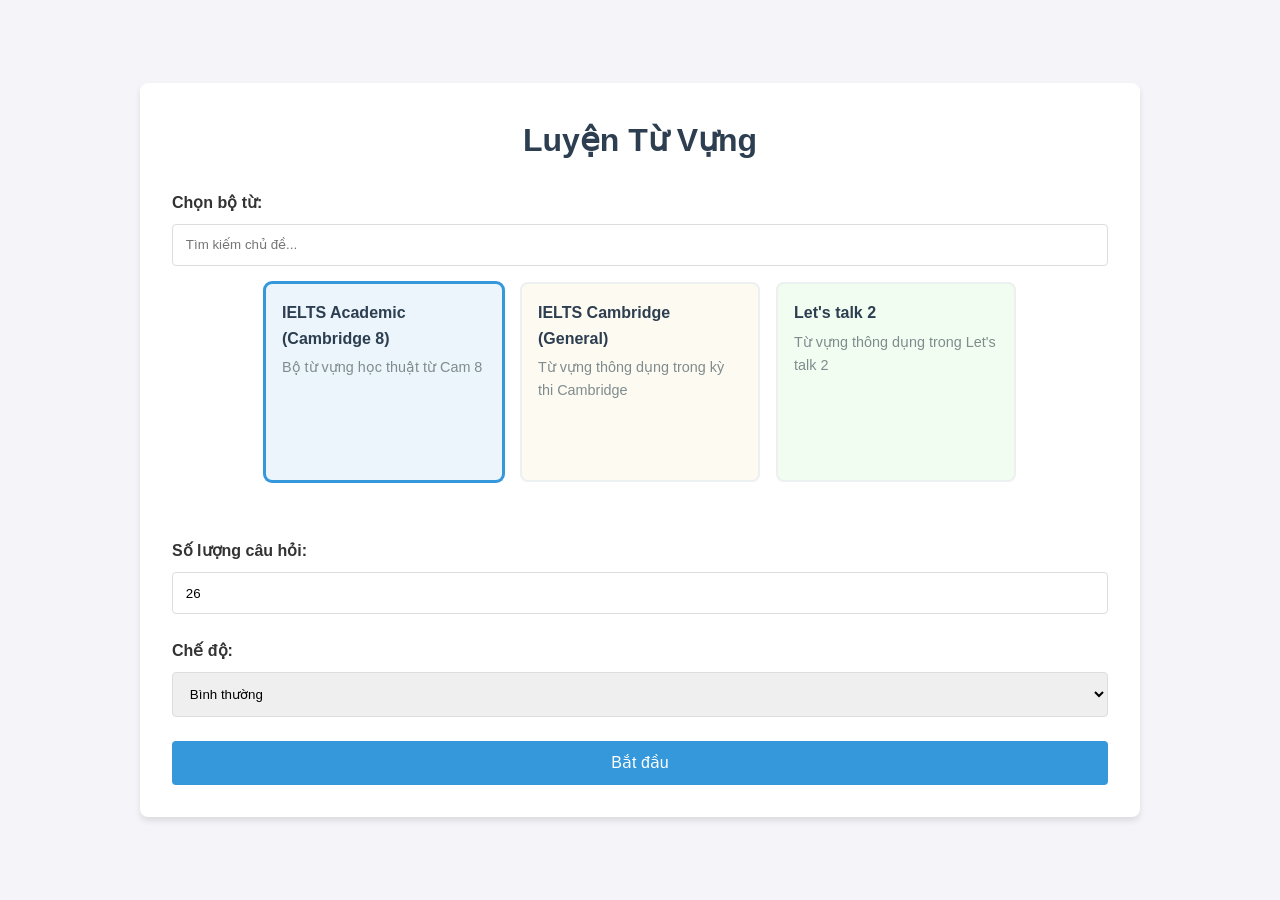
==== quiz.html @ 00870cae "2026june15-first commit" ====
<!DOCTYPE html>
<html lang="vi">
<head>
    <meta charset="UTF-8">
    <meta name="viewport" content="width=device-width, initial-scale=1.0">
    <title>Vocab Quiz - Testing</title>
    <link rel="stylesheet" href="css/style.css">
</head>
<body>
    <div class="container">
        <div class="quiz-header">
            <span id="progress-text">Câu hỏi: 1/10</span>
            <span id="timer-display" class="hidden">00:00</span>
        </div>

        <div class="quiz-body">
            <div class="word-header">
                <div id="ipa-display" class="ipa-text">/ˈænəˌlaɪz/</div>
                <button id="speaker-btn" class="icon-btn" title="Nghe phát âm">🔊</button>
            </div>
            <div id="example-display" class="example-text">
                The scientist will <span class="masked">****</span> the data carefully.
            </div>
            
            <div class="input-section">
                <input type="text" id="answer-input" placeholder="Nhập đáp án..." autocomplete="off">
                <div class="action-buttons">
                    <button id="skip-btn" class="btn-secondary">Bỏ qua</button>
                    <button id="submit-btn" class="btn-primary">Gửi</button>
                </div>
            </div>
        </div>
        
        <div id="warning-container" class="warning-text hidden">
            Cảnh báo: Không được chuyển tab! (<span id="warning-count">0</span>/3)
        </div>
    </div>

    <script src="js/audio-service.js"></script>
    <script src="js/storage-service.js"></script>
    <script src="js/vocab-service.js"></script>
    <script src="js/quiz-engine.js"></script>
</body>
</html>
---- css/style.css ----
/* Base Styles */
* {
    box-sizing: border-box;
    margin: 0;
    padding: 0;
}

body {
    font-family: Arial, Helvetica, sans-serif;
    line-height: 1.6;
    background-color: #f4f4f9;
    color: #333;
    margin: 0;
    display: flex;
    justify-content: center;
    align-items: center;
    min-height: 100vh;
    padding: 20px;
}

.container {
    width: 100%;
    max-width: 1000px; /* Mở rộng không gian cho card layout */
    background: #fff;
    padding: 2rem;
    border-radius: 8px;
    box-shadow: 0 4px 6px rgba(0, 0, 0, 0.1);
    transition: max-width 0.3s ease;
}

/* Responsive margin cho mobile vẫn an toàn */
@media (max-width: 600px) {
    .container {
        max-width: 100%;
        padding: 1rem;
        margin: 10px;
    }
}

h1 { text-align: center; color: #2c3e50; margin-bottom: 1.5rem; }

/* Form Elements */
.form-group { margin-bottom: 1.5rem; }
label { display: block; margin-bottom: 0.5rem; font-weight: bold; }
select, input[type="number"], input[type="text"] {
    width: 100%;
    padding: 0.8rem;
    border: 1px solid #ddd;
    border-radius: 4px;
}

/* Topic Card Layout */
.search-box {
    margin-bottom: 1rem;
}

.topic-grid {
    display: grid;
    grid-template-columns: repeat(auto-fill, minmax(200px, 240px));
    justify-content: center;
    gap: 1rem;
    margin-bottom: 1.5rem;
    min-height: 200px;
}

.topic-card {
    border: 2px solid #ecf0f1;
    border-radius: 8px;
    padding: 1rem;
    cursor: pointer;
    transition: all 0.2s ease;
    display: flex;
    flex-direction: column;
    justify-content: space-between;
    background-color: #fff;
    min-height: 110px;
}

.topic-card:hover {
    border-color: #3498db;
    transform: translateY(-3px);
    box-shadow: 0 4px 10px rgba(0,0,0,0.05);
}

.topic-card.selected {
    border-color: #3498db;
    background-color: #ebf5fb !important; /* Đảm bảo màu selected ghi đè màu ngẫu nhiên */
    box-shadow: 0 0 0 1px #3498db;
}

.topic-card h3 {
    margin-bottom: 0.3rem;
    color: #2c3e50;
    font-size: 1rem;
}

.topic-card p {
    font-size: 0.9rem;
    color: #7f8c8d;
    display: -webkit-box;
    -webkit-line-clamp: 2;
    -webkit-box-orient: vertical;
    overflow: hidden;
}

.pagination-ctrl {
    display: flex;
    justify-content: center;
    align-items: center;
    gap: 1rem;
    margin-top: 1rem;
    margin-bottom: 2rem;
}

/* Buttons */
.btn-primary, .btn-secondary {
    padding: 0.8rem 1.5rem;
    border: none;
    border-radius: 4px;
    cursor: pointer;
    font-size: 1rem;
    transition: opacity 0.2s;
}
.btn-primary { background-color: #3498db; color: white; width: 100%; }
.btn-secondary { background-color: #95a5a6; color: white; }
.btn-primary:hover, .btn-secondary:hover { opacity: 0.8; }

/* Quiz Styles */
.quiz-header {
    display: flex;
    justify-content: space-between;
    margin-bottom: 2rem;
    font-weight: bold;
}

.ipa-text {
    font-size: 1.5rem;
    color: #7f8c8d;
    text-align: center;
    margin-bottom: 1rem;
}

.example-text {
    font-size: 1.2rem;
    margin-bottom: 2rem;
    padding: 1rem;
    background: #ecf0f1;
    border-left: 5px solid #3498db;
}

.masked {
    font-weight: bold;
    background: #bdc3c7;
    color: #bdc3c7;
    padding: 0 5px;
    border-radius: 3px;
}

.action-buttons {
    display: flex;
    gap: 10px;
    margin-top: 1rem;
}

/* Utils */
.hidden { display: none; }
.warning-text {
    color: #e74c3c;
    text-align: center;
    margin-top: 1rem;
    font-weight: bold;
}

.results-container { 
    margin: 2rem 0; 
    overflow-x: auto; /* Hỗ trợ xem bảng trên điện thoại */
}

.results-table {
    width: 100%;
    border-collapse: collapse;
    background: #fff;
    font-size: 0.9rem;
}

.results-table th, .results-table td {
    padding: 12px 15px;
    text-align: left;
    border-bottom: 1px solid #ddd;
}

.results-table th {
    background-color: #2c3e50;
    color: #fff;
    text-transform: uppercase;
    letter-spacing: 0.03em;
}

/* Màu sắc theo trạng thái hàng */
.results-table tr.correct { background-color: #e8f5e9; }   /* Xanh lá nhạt */
.results-table tr.incorrect { background-color: #ffebee; } /* Đỏ nhạt */
.results-table tr.skipped { background-color: #fff3e0; }   /* Cam nhạt */

.result-word { font-weight: bold; color: #2c3e50; }
.result-status {
    padding: 4px 8px;
    border-radius: 4px;
    font-weight: bold;
    font-size: 0.8rem;
}
.result-status.correct { background: #2ecc71; color: #fff; }
.result-status.incorrect { background: #e74c3c; color: #fff; }
.result-status.skipped { background: #f39c12; color: #fff; }

.audio-btn, .icon-btn {
    background: none;
    border: none;
    cursor: pointer;
    padding: 4px 8px;
    font-size: 1.2rem;
    display: inline-flex;
    align-items: center;
    justify-content: center;
    border-radius: 4px;
    transition: background-color 0.2s, transform 0.1s;
}

.audio-btn:hover, .icon-btn:hover {
    background-color: rgba(0, 0, 0, 0.05);
}

.audio-btn:active, .icon-btn:active {
    transform: scale(0.9);
}
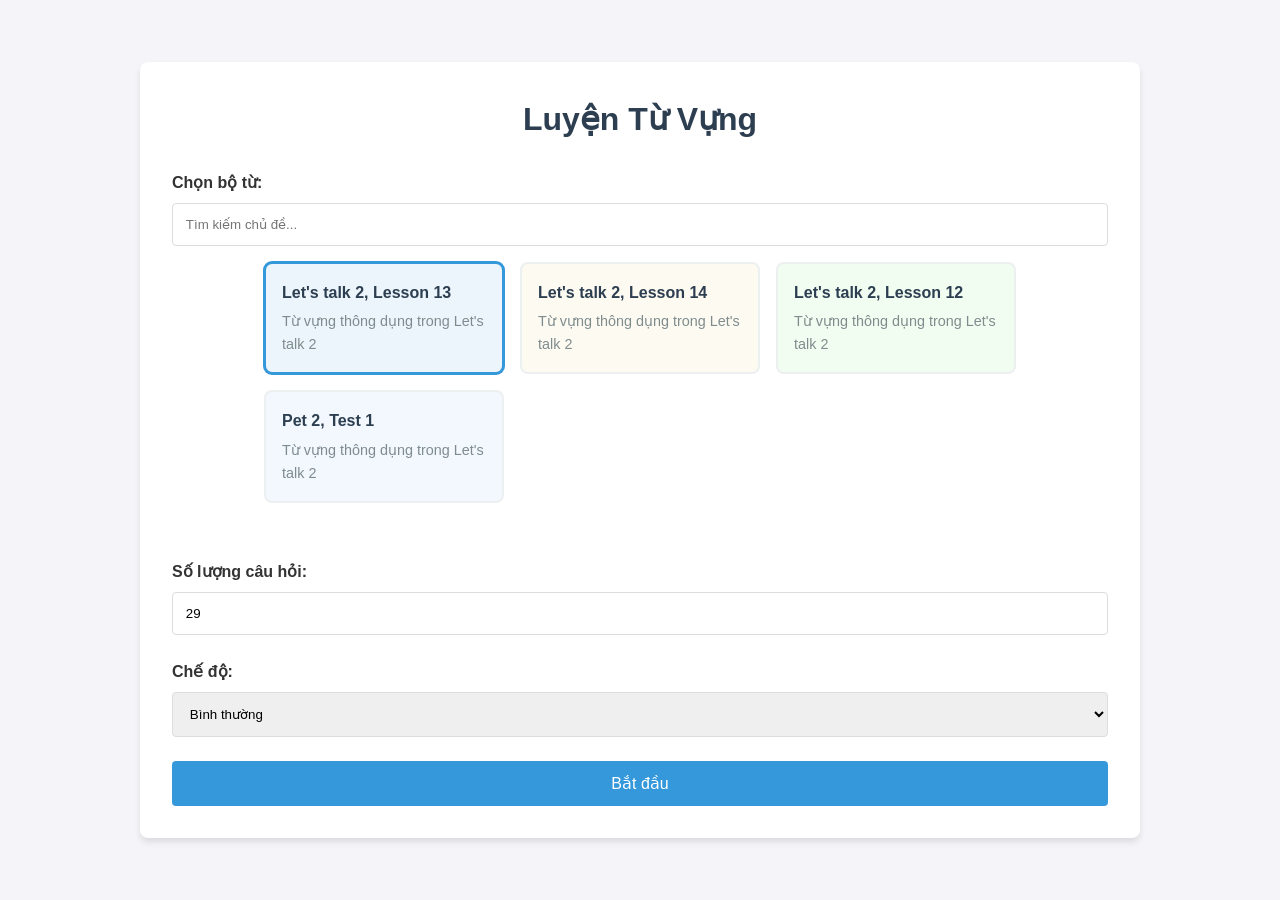
==== commit 066acafc: "20260617-Fix minor bugs and upload pet2test1" ====
--- a/quiz.html
+++ b/quiz.html
@@ -16,12 +16,14 @@
         <div class="quiz-body">
             <div class="word-header">
                 <div id="ipa-display" class="ipa-text">/ˈænəˌlaɪz/</div>
+                <div id="meaning-text" class="meaning-text"></div>
                 <button id="speaker-btn" class="icon-btn" title="Nghe phát âm">🔊</button>
+                <button id="example-speaker-btn" class="icon-btn" title="phát example">🔊</button>
             </div>
             <div id="example-display" class="example-text">
                 The scientist will <span class="masked">****</span> the data carefully.
             </div>
-            
+
             <div class="input-section">
                 <input type="text" id="answer-input" placeholder="Nhập đáp án..." autocomplete="off">
                 <div class="action-buttons">
--- a/css/style.css
+++ b/css/style.css
@@ -216,7 +216,6 @@
     background: none;
     border: none;
     cursor: pointer;
-    padding: 4px 8px;
     font-size: 1.2rem;
     display: inline-flex;
     align-items: center;
@@ -225,6 +224,12 @@
     transition: background-color 0.2s, transform 0.1s;
 }
 
+.meaning-text {
+    text-align: center;
+    color: #c42eb7;
+    font-style: italic;
+}
+
 .audio-btn:hover, .icon-btn:hover {
     background-color: rgba(0, 0, 0, 0.05);
 }
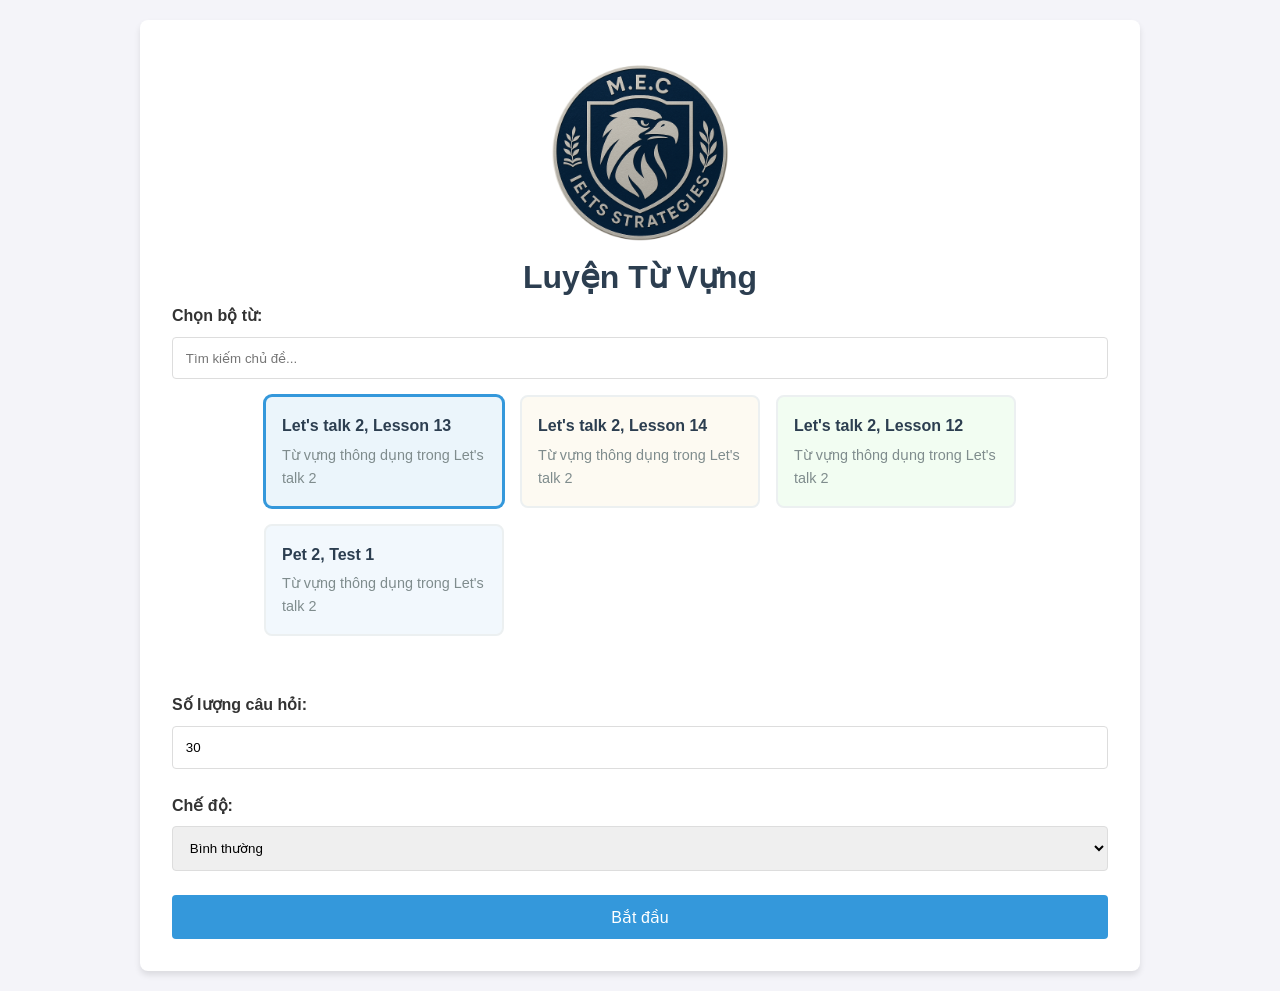
==== commit ec6f4272: "20260618 - Update logo and cursor" ====
--- a/quiz.html
+++ b/quiz.html
@@ -38,9 +38,15 @@
         </div>
     </div>
 
+    <!-- Custom Cursor Structure -->
+    <div id="custom-cursor-container">
+        <img src="assets/mec-cursor.gif" alt="" class="cursor-gif">
+    </div>
+
     <script src="js/audio-service.js"></script>
     <script src="js/storage-service.js"></script>
     <script src="js/vocab-service.js"></script>
     <script src="js/quiz-engine.js"></script>
+    <script src="js/custom-cursor.js"></script>
 </body>
 </html>
--- a/css/style.css
+++ b/css/style.css
@@ -37,7 +37,37 @@
     }
 }
 
-h1 { text-align: center; color: #2c3e50; margin-bottom: 1.5rem; }
+/* Header & Logo */
+.header-content {
+    display: flex;
+    flex-direction: column;
+    align-items: center;
+}
+
+.app-logo {
+    max-width: 350px; /* Tăng kích thước logo to ra theo yêu cầu */
+    height: auto;
+}
+
+/* Custom Animated Cursor */
+#custom-cursor-container {
+    position: fixed;
+    top: -100px;
+    left: -100px;
+    pointer-events: none; /* Quan trọng: để có thể click xuyên qua con trỏ */
+    z-index: 99999;
+    display: flex;
+    align-items: center;
+    will-change: left, top;
+    transform: translate(10px, 15px); /* Đẩy ảnh GIF xuống dưới và sang phải so với mũi tên */
+}
+
+.cursor-gif {
+    width: 40px; /* Kích thước ảnh GIF con trỏ */
+    height: auto;
+}
+
+h1 { text-align: center; color: #2c3e50; margin-bottom: 0; }
 
 /* Form Elements */
 .form-group { margin-bottom: 1.5rem; }
